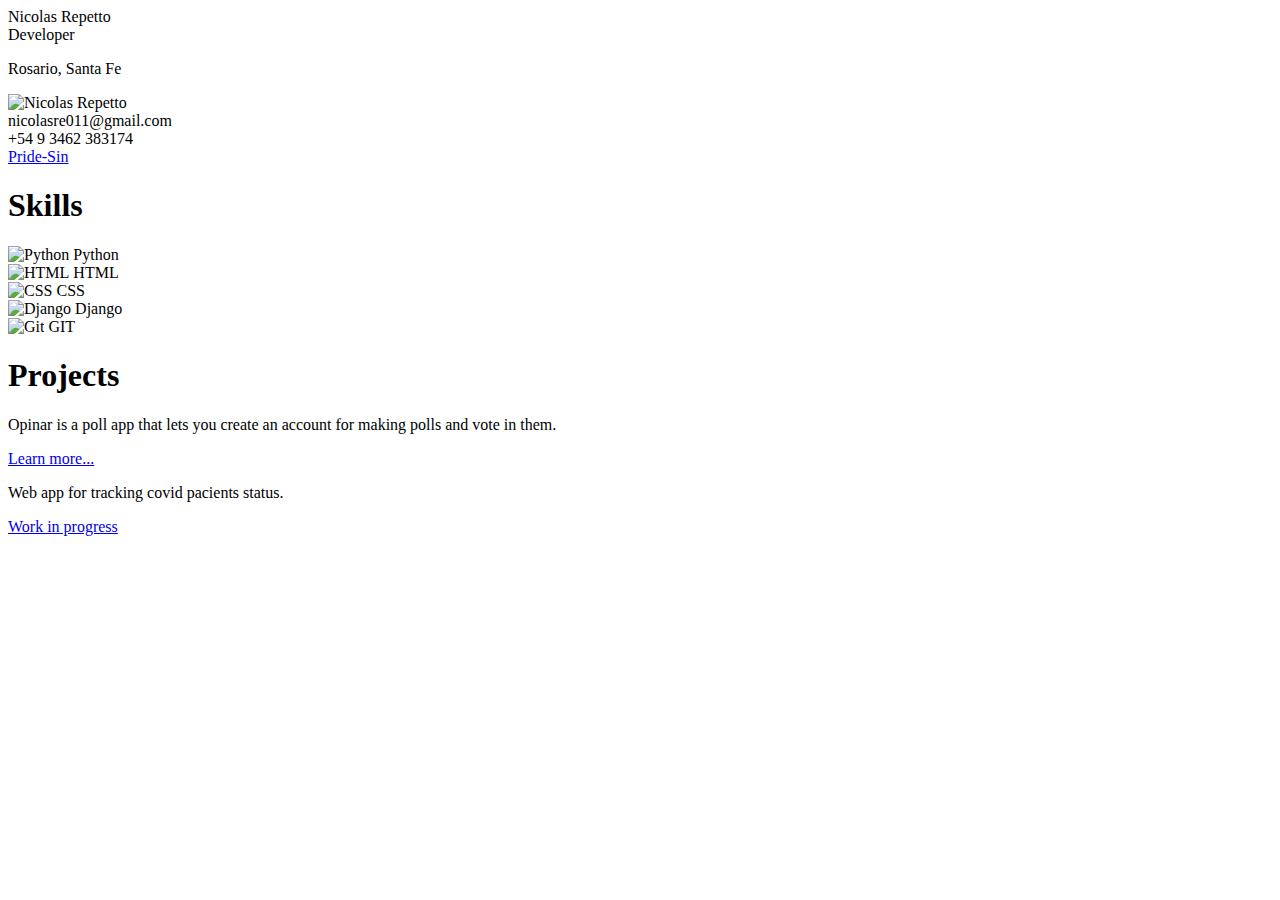
==== index.html @ acad9e6c "First commit" ====
<!DOCTYPE html>
<html lang="en">
<head>
    <meta charset="UTF-8">
    <meta http-equiv="X-UA-Compatible" content="IE=edge">
    <meta name="viewport" content="width=device-width, initial-scale=1.0">
    <title>Nicolas Repetto - Website</title>

    <link rel="stylesheet" href="css/style.css">
    <!-- Script for fontawesome -->
    <script src="https://kit.fontawesome.com/3b35582b5c.js" crossorigin="anonymous"></script>
    <!-- Script for typewriter effect -->
    <script  src="/js/scripts.js"></script>

    <link rel="preconnect" href="https://fonts.gstatic.com">
    <link href="https://fonts.googleapis.com/css2?family=Inter:wght@300;500;700&display=swap" rel="stylesheet">
</head>
<body>
<div class="container">
    <div class="header">
        <div class="header__name">Nicolas Repetto</div>

        <div class="language-select">
        </div>
    </div>

    <div class="about">
        <div class="about__text"><a href="" class="typewrite" data-period="2000" data-type='[ "Python", "Django", "Web"]'>
            <span class="wrap"></span>
        </a> Developer <p class="about__location"><i class="fas fa-map-marker-alt"></i> Rosario, Santa Fe</p></div>
        <img class="about__image" src="img/me.jpg" alt="Nicolas Repetto">
    </div>

    <div class="contact">
        <div class="contact__email"><i class="fas fa-envelope"></i> nicolasre011@gmail.com</div>
        <div class="contact__number"><i class="fas fa-mobile-alt"></i> +54 9 3462 383174</div>
        <div class="contact__github"><i class="fab fa-github"></i><a href="https://github.com/Pride-Sin" target="_blank"> Pride-Sin</a></div>
    </div>

    <h1 class="header-secondary">Skills</h1>

    <div class="skills">
        <div class="skill skills__python">
            <img class="logo" src="img/skills/python.png" alt="Python">
            <span class="tag">Python</span>
        </div> 

        <div class="skill skills__html">
            <img class="logo" src="img/skills/html.png" alt="HTML">
            <span class="tag">HTML</span> 
        </div>

        <div class="skill skills__CSS">
            <img class="logo" src="img/skills/css.png" alt="CSS">
            <span class="tag">CSS</span> 
        </div>

        <div class="skill skills__django">
            <img class="logo" src="img/skills/django.png" alt="Django">
            <span class="tag">Django</span> 
        </div>

        <div class="skill skills__git">
            <img class="logo" src="img/skills/git.png" alt="Git">
            <span class="tag">GIT</span> 
        </div>
    </div>

        <h1 class="header-secondary">Projects</h1>

    <div class="projects">

        <div class="card">
            <div class="card__image card__image--opinar"></div>
            <div class="card__description">
                <p class="card__description--text">Opinar is a poll app that lets you create an account for making polls and vote in them.</p>
                <div class="card__description--more">
                <div class="button"><a class="" href="#">Learn more...</a></div>
                </div>
            </div>
        </div> 

        <div class="card">
            <div class="card__image card__image--wip"></div>
            <div class="card__description">
                <p class="card__description--text">Web app for tracking covid pacients status.</p>
                <div class="card__description--more">
                <div class=""><a class="" href="#">Work in progress</a></div>
                </div>
            </div>
        </div> 

    </div>
</div>
</body>
</html>
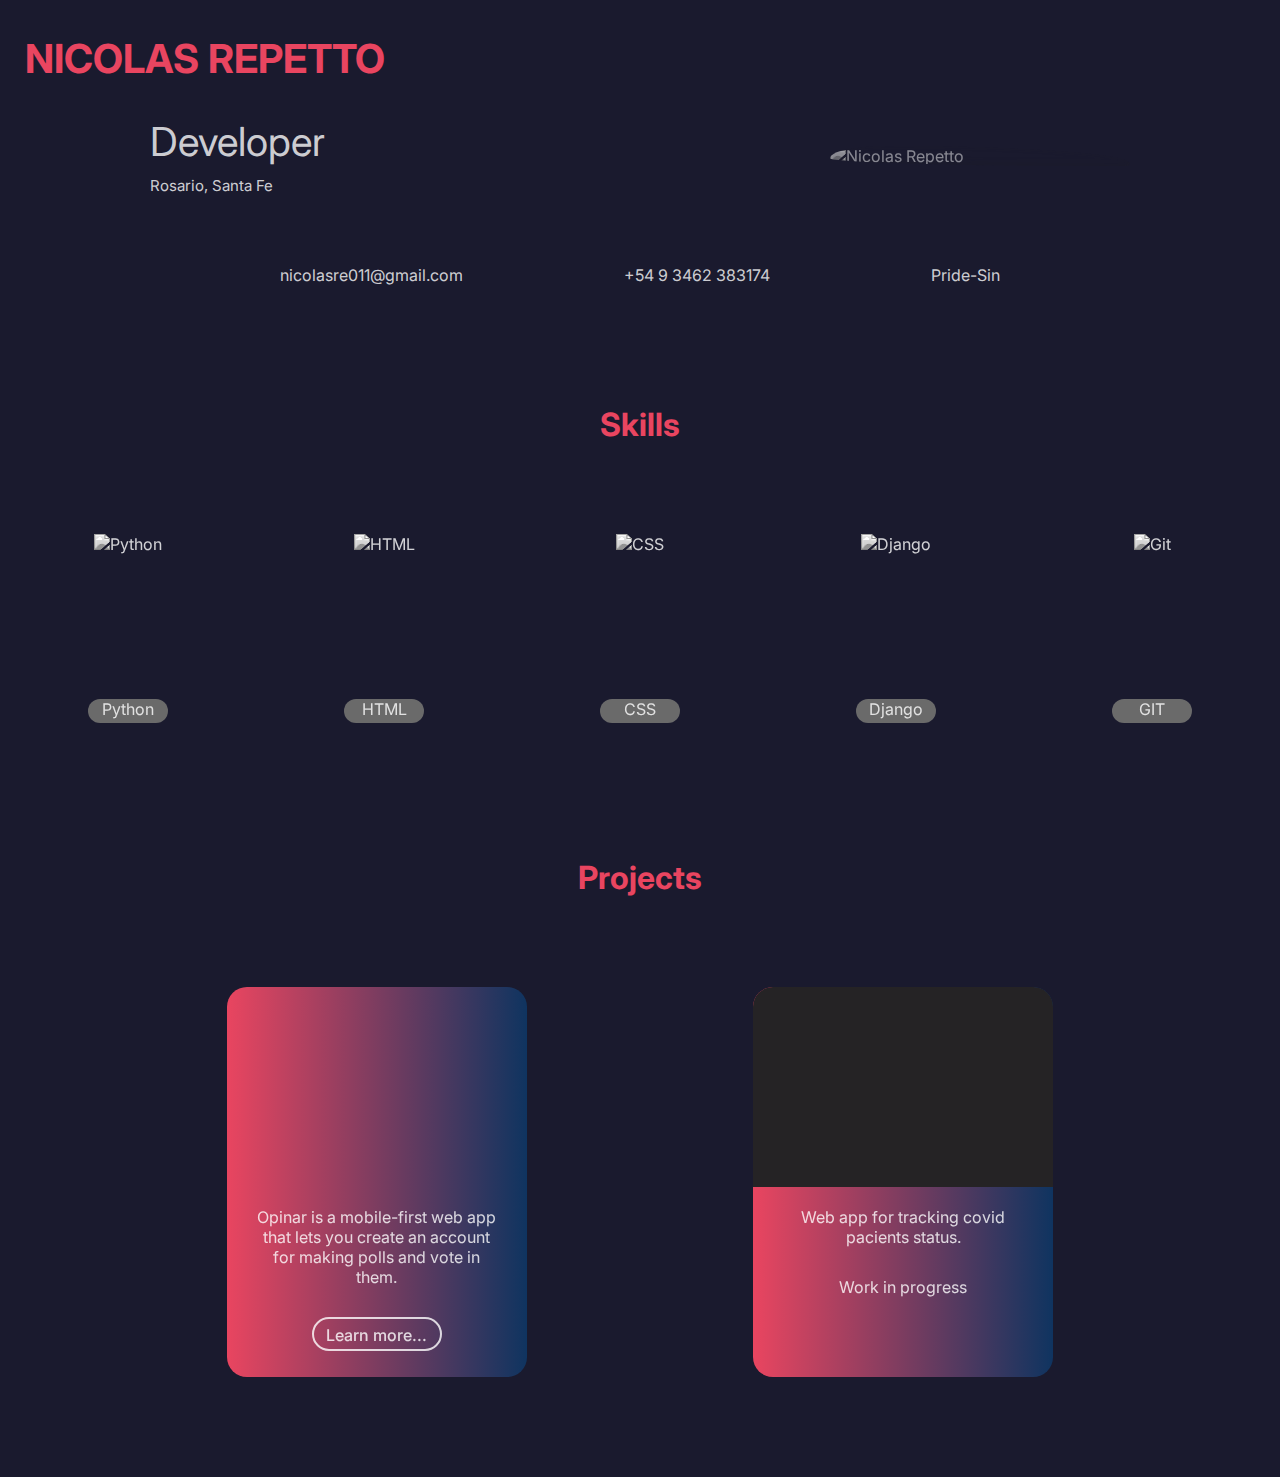
==== commit e9d40dd6: "Made opinar page" ====
--- a/index.html
+++ b/index.html
@@ -18,7 +18,7 @@
 <body>
 <div class="container">
     <div class="header">
-        <div class="header__name">Nicolas Repetto</div>
+        <div class="header__name"><a href="index.html">Nicolas Repetto</a></div>
 
         <div class="language-select">
         </div>
@@ -73,9 +73,9 @@
         <div class="card">
             <div class="card__image card__image--opinar"></div>
             <div class="card__description">
-                <p class="card__description--text">Opinar is a poll app that lets you create an account for making polls and vote in them.</p>
+                <p class="card__description--text">Opinar is a mobile-first web app that lets you create an account for making polls and vote in them.</p>
                 <div class="card__description--more">
-                <div class="button"><a class="" href="#">Learn more...</a></div>
+                <div class="button"><a class="" href="opinar.html">Learn more...</a></div>
                 </div>
             </div>
         </div> 
--- a/css/style.css
+++ b/css/style.css
@@ -0,0 +1,199 @@
+@keyframes float {
+  0% {
+    box-shadow: 0 5px 15px 0px rgba(0, 0, 0, 0.6);
+    transform: translatey(0px); }
+  50% {
+    box-shadow: 0 25px 15px 0px rgba(0, 0, 0, 0.2);
+    transform: translatey(-20px); }
+  100% {
+    box-shadow: 0 5px 15px 0px rgba(0, 0, 0, 0.6);
+    transform: translatey(0px); } }
+
+@keyframes blink {
+  0%, 100% {
+    opacity: 1; }
+  50% {
+    opacity: 0; } }
+
+*,
+*::after,
+*::before {
+  margin: 0;
+  padding: 0;
+  box-sizing: inherit; }
+
+html {
+  font-size: 62.5%;
+  box-sizing: border-box; }
+
+::selection {
+  background-color: #16213e;
+  color: rgba(255, 255, 255, 0.8); }
+
+a {
+  color: inherit;
+  text-decoration: inherit; }
+
+body {
+  font-family: 'Inter', sans-serif;
+  color: rgba(255, 255, 255, 0.8);
+  font-size: 1.6rem;
+  background-color: #1a1a2e; }
+
+.header__name {
+  font-size: 4rem;
+  text-transform: uppercase;
+  color: #e94560;
+  font-weight: 700; }
+
+.header-small {
+  margin: 3rem 0; }
+
+.button {
+  border: 2px solid rgba(255, 255, 255, 0.8);
+  font-weight: 500;
+  height: 3.4rem;
+  width: 13rem;
+  margin: auto;
+  padding-top: 6px;
+  border-radius: 20px; }
+  .button:hover {
+    color: #e94560;
+    background-color: rgba(255, 255, 255, 0.8); }
+
+.card {
+  width: 30rem;
+  height: 39rem;
+  margin-bottom: 10rem;
+  padding-bottom: 5rem;
+  background: #e94560;
+  background: linear-gradient(90deg, #e94560 0%, #0f3460 100%);
+  border-radius: 20px;
+  filter: grayscale(0%);
+  text-align: center; }
+  .card:hover {
+    filter: grayscale(0%); }
+  .card__image {
+    height: 20rem;
+    background-size: 100% 100%;
+    border-top-left-radius: 20px;
+    border-top-right-radius: 20px; }
+    .card__image--opinar {
+      background-image: url(../img/projects/opinar-demo.gif); }
+    .card__image--wip {
+      background-color: #252325; }
+  .card__description--text {
+    margin: auto;
+    margin-top: 2rem;
+    width: 80%;
+    justify-self: end; }
+  .card__description--more {
+    margin-top: 3rem;
+    text-align: center; }
+
+.header-secondary {
+  display: flex;
+  justify-content: space-around;
+  margin: 12rem 0 9rem;
+  color: #e94560; }
+
+.content {
+  display: flex;
+  flex-direction: column; }
+
+.header {
+  height: 13vh;
+  display: flex;
+  margin: 0 2.5rem;
+  flex-direction: row;
+  align-items: center;
+  justify-content: space-between; }
+
+.about {
+  display: flex;
+  margin: 0 6rem;
+  flex-direction: row;
+  align-items: center;
+  justify-content: space-around; }
+  .about__text {
+    font-size: 4rem;
+    width: 50rem; }
+  .about__location {
+    font-size: 1.5rem;
+    margin-top: 1rem; }
+  .about__image {
+    width: 30rem;
+    opacity: 60%;
+    box-shadow: rgba(50, 50, 93, 0.25) 0px 50px 100px -20px, rgba(0, 0, 0, 0.3) 0px 30px 60px -30px, rgba(10, 37, 64, 0.35) 0px -2px 6px 0px inset;
+    animation: float 6s ease-in-out infinite;
+    filter: grayscale(100%);
+    border-radius: 19% 81% 1% 99% / 61% 88% 12% 39%; }
+    .about__image img {
+      width: 100%;
+      height: auto; }
+    .about__image:hover {
+      opacity: 100%;
+      filter: grayscale(10%); }
+
+.wrap {
+  color: #e94560; }
+
+.contact {
+  display: flex;
+  flex-direction: row;
+  justify-content: space-around;
+  margin: 7rem 20rem;
+  font-size: 1.6rem; }
+  .contact__email:hover, .contact__number:hover, .contact__github:hover {
+    color: #e94560; }
+
+.logo {
+  height: 15rem; }
+
+.skills {
+  display: flex;
+  flex-direction: row;
+  justify-content: space-around; }
+
+.skill {
+  display: flex;
+  flex-direction: column;
+  align-items: center;
+  filter: grayscale(100%); }
+  .skill:hover {
+    filter: grayscale(20%); }
+
+.tag {
+  background-color: #e94560;
+  height: 2.4rem;
+  width: 8rem;
+  margin: 1.5rem;
+  text-align: center;
+  justify-content: center;
+  border-radius: 1000px; }
+
+.projects {
+  display: flex;
+  flex-direction: row;
+  justify-content: space-evenly; }
+
+.header__contact {
+  display: flex;
+  flex-direction: row; }
+  .header__contact--email, .header__contact--number, .header__contact--github {
+    margin-right: 5rem; }
+
+.about-project {
+  display: flex;
+  flex-direction: column;
+  margin: auto;
+  width: 90%; }
+
+.about-video {
+  display: flex;
+  margin-bottom: 8rem;
+  flex-direction: row;
+  align-items: center;
+  justify-content: space-around; }
+  .about-video__title {
+    margin: 7rem 0 3rem 0; }
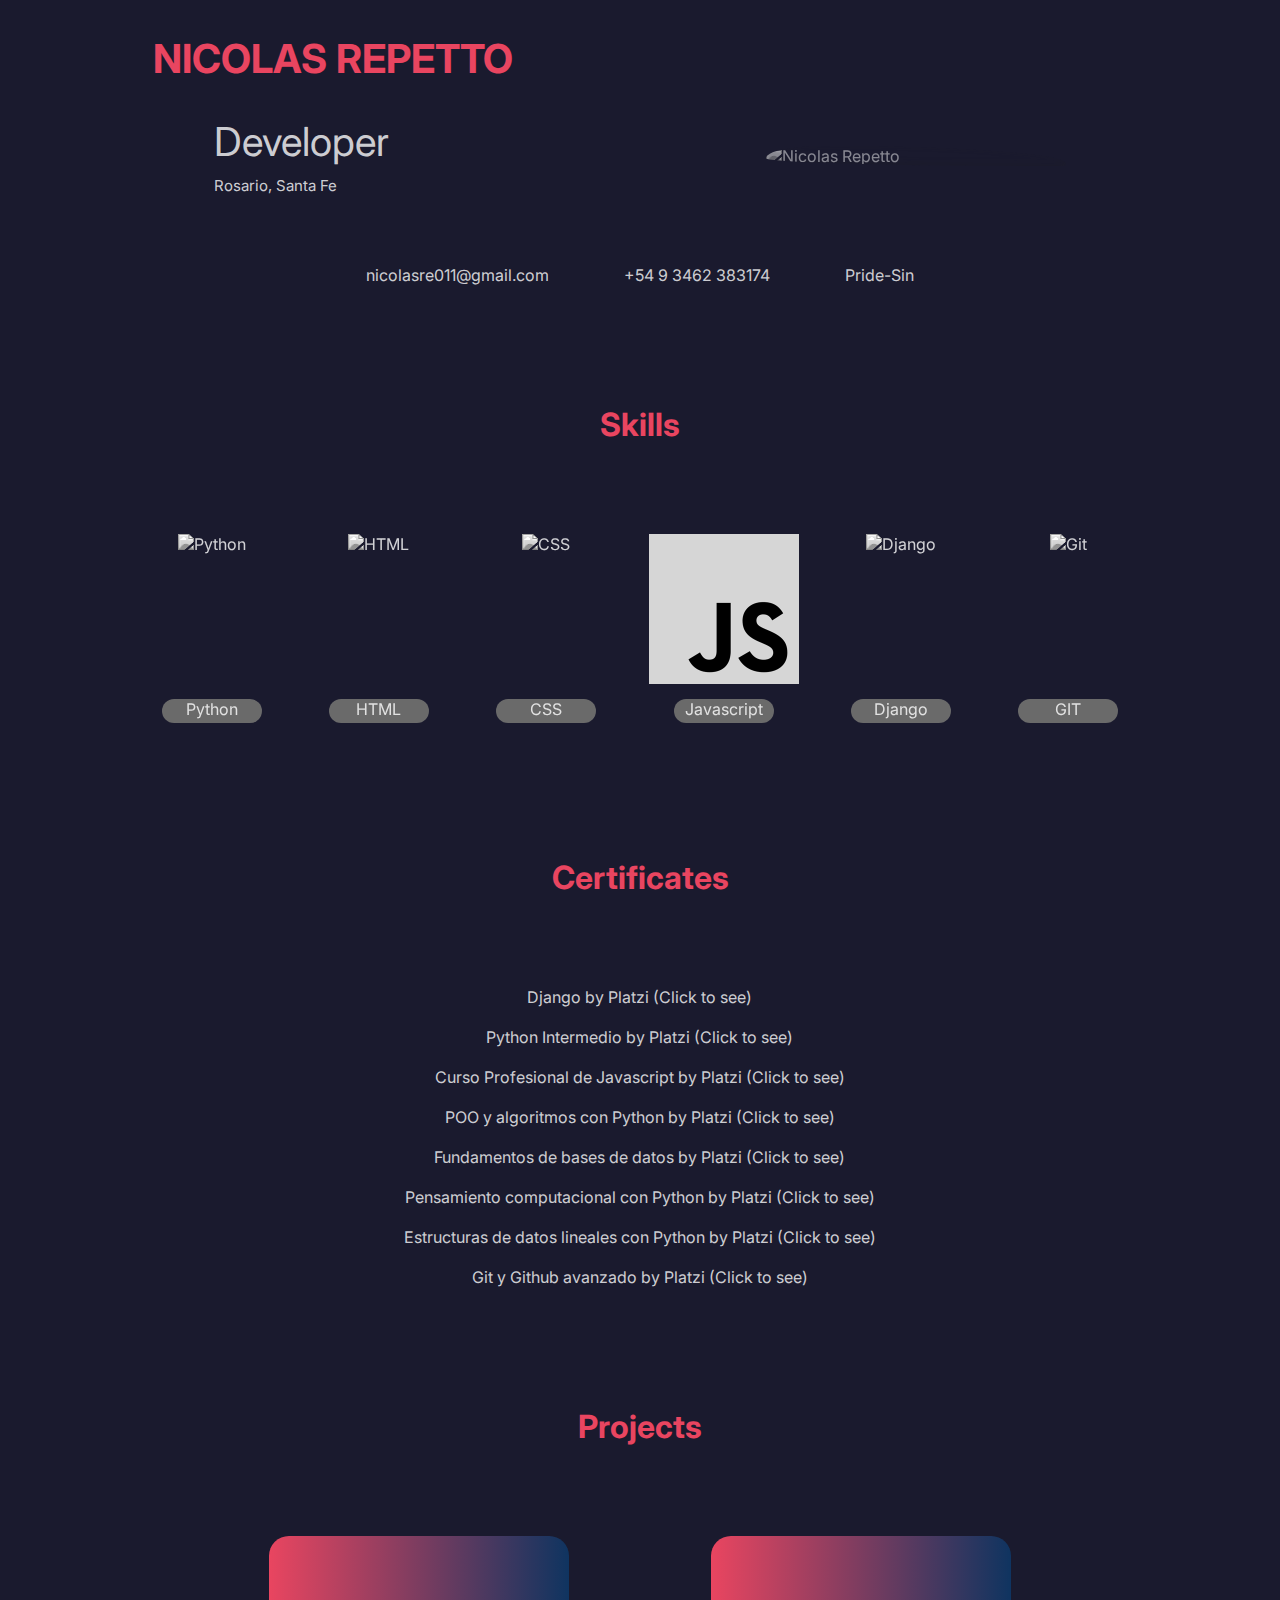
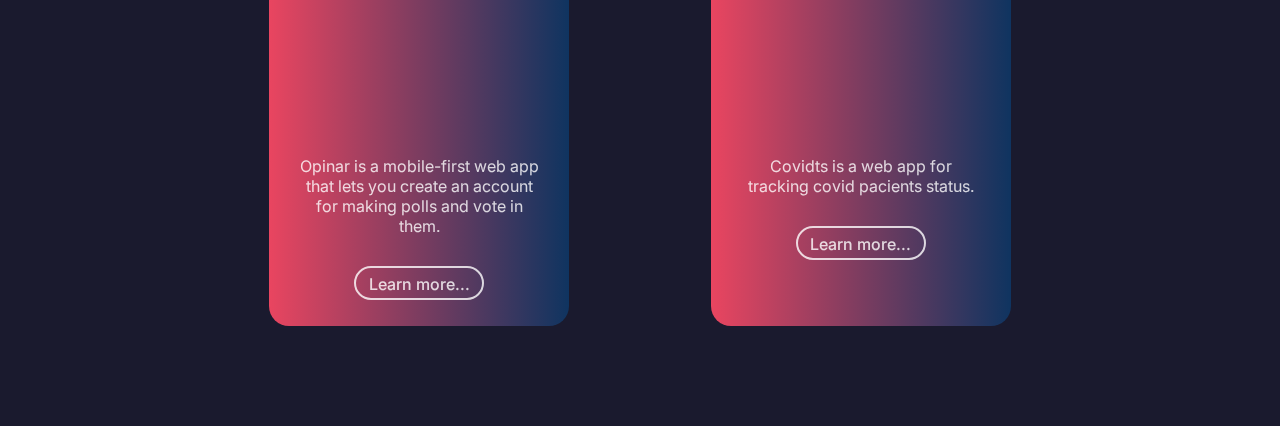
==== commit ebf3218b: "Add Javascript diploma and JS logo on index" ====
--- a/index.html
+++ b/index.html
@@ -11,7 +11,7 @@
     <script src="https://kit.fontawesome.com/3b35582b5c.js" crossorigin="anonymous"></script>
     <!-- Script for typewriter effect -->
     <script  src="/js/scripts.js"></script>
-
+    <!-- Font -->
     <link rel="preconnect" href="https://fonts.gstatic.com">
     <link href="https://fonts.googleapis.com/css2?family=Inter:wght@300;500;700&display=swap" rel="stylesheet">
 </head>
@@ -55,6 +55,11 @@
             <span class="tag">CSS</span> 
         </div>
 
+        <div class="skill skills__html">
+            <img class="logo" src="img/skills/js.png" alt="HTML">
+            <span class="tag">Javascript</span> 
+        </div>
+
         <div class="skill skills__django">
             <img class="logo" src="img/skills/django.png" alt="Django">
             <span class="tag">Django</span> 
@@ -66,7 +71,27 @@
         </div>
     </div>
 
-        <h1 class="header-secondary">Projects</h1>
+    <h1 class="header-secondary">Certificates</h1>
+
+    <div class="certificates">
+        <p><a href="https://platzi.com/p/pridesin/curso/1318-django/diploma/detalle/" target=”_blank”>Django by Platzi (Click to see)</a></p>
+        <br>
+        <p><a href="https://platzi.com/p/pridesin/curso/2255-python-intermedio/diploma/detalle/" target=”_blank”>Python Intermedio by Platzi (Click to see)</a></p>
+        <br>
+        <p><a href="https://platzi.com/p/pridesin/curso/1642-javascript-profesional/diploma/detalle/" target=”_blank”>Curso Profesional de Javascript by Platzi (Click to see)</a></p>
+        <br>
+        <p><a href="https://platzi.com/p/pridesin/curso/1775-poo-python/diploma/detalle/" target=”_blank”>POO y algoritmos con Python by Platzi (Click to see)</a></p>
+        <br>
+        <p><a href="https://platzi.com/p/pridesin/curso/1566-bd/diploma/detalle/" target=”_blank”>Fundamentos de bases de datos by Platzi (Click to see)</a></p>
+        <br>
+        <p><a href="https://platzi.com/p/pridesin/curso/1764-python-cs/diploma/detalle/" target=”_blank”>Pensamiento computacional con Python by Platzi (Click to see)</a></p>
+        <br>
+        <p><a href="https://platzi.com/p/pridesin/curso/2299-estructuras-datos-python/diploma/detalle/" target=”_blank”>Estructuras de datos lineales con Python by Platzi (Click to see)</a></p>
+        <br>
+        <p><a href="https://platzi.com/p/pridesin/curso/1557-git-github/diploma/detalle/" target=”_blank”>Git y Github avanzado by Platzi (Click to see)</a></p>
+    </div>
+
+    <h1 class="header-secondary">Projects</h1>
 
     <div class="projects">
 
@@ -81,11 +106,11 @@
         </div> 
 
         <div class="card">
-            <div class="card__image card__image--wip"></div>
+            <div class="card__image card__image--covidts"></div>
             <div class="card__description">
-                <p class="card__description--text">Web app for tracking covid pacients status.</p>
+                <p class="card__description--text">Covidts is a web app for tracking covid pacients status.</p>
                 <div class="card__description--more">
-                <div class=""><a class="" href="#">Work in progress</a></div>
+                <div class="button"><a class="" href="covidts.html">Learn more...</a></div>
                 </div>
             </div>
         </div> 
--- a/css/style.css
+++ b/css/style.css
@@ -1,199 +1 @@
-@keyframes float {
-  0% {
-    box-shadow: 0 5px 15px 0px rgba(0, 0, 0, 0.6);
-    transform: translatey(0px); }
-  50% {
-    box-shadow: 0 25px 15px 0px rgba(0, 0, 0, 0.2);
-    transform: translatey(-20px); }
-  100% {
-    box-shadow: 0 5px 15px 0px rgba(0, 0, 0, 0.6);
-    transform: translatey(0px); } }
-
-@keyframes blink {
-  0%, 100% {
-    opacity: 1; }
-  50% {
-    opacity: 0; } }
-
-*,
-*::after,
-*::before {
-  margin: 0;
-  padding: 0;
-  box-sizing: inherit; }
-
-html {
-  font-size: 62.5%;
-  box-sizing: border-box; }
-
-::selection {
-  background-color: #16213e;
-  color: rgba(255, 255, 255, 0.8); }
-
-a {
-  color: inherit;
-  text-decoration: inherit; }
-
-body {
-  font-family: 'Inter', sans-serif;
-  color: rgba(255, 255, 255, 0.8);
-  font-size: 1.6rem;
-  background-color: #1a1a2e; }
-
-.header__name {
-  font-size: 4rem;
-  text-transform: uppercase;
-  color: #e94560;
-  font-weight: 700; }
-
-.header-small {
-  margin: 3rem 0; }
-
-.button {
-  border: 2px solid rgba(255, 255, 255, 0.8);
-  font-weight: 500;
-  height: 3.4rem;
-  width: 13rem;
-  margin: auto;
-  padding-top: 6px;
-  border-radius: 20px; }
-  .button:hover {
-    color: #e94560;
-    background-color: rgba(255, 255, 255, 0.8); }
-
-.card {
-  width: 30rem;
-  height: 39rem;
-  margin-bottom: 10rem;
-  padding-bottom: 5rem;
-  background: #e94560;
-  background: linear-gradient(90deg, #e94560 0%, #0f3460 100%);
-  border-radius: 20px;
-  filter: grayscale(0%);
-  text-align: center; }
-  .card:hover {
-    filter: grayscale(0%); }
-  .card__image {
-    height: 20rem;
-    background-size: 100% 100%;
-    border-top-left-radius: 20px;
-    border-top-right-radius: 20px; }
-    .card__image--opinar {
-      background-image: url(../img/projects/opinar-demo.gif); }
-    .card__image--wip {
-      background-color: #252325; }
-  .card__description--text {
-    margin: auto;
-    margin-top: 2rem;
-    width: 80%;
-    justify-self: end; }
-  .card__description--more {
-    margin-top: 3rem;
-    text-align: center; }
-
-.header-secondary {
-  display: flex;
-  justify-content: space-around;
-  margin: 12rem 0 9rem;
-  color: #e94560; }
-
-.content {
-  display: flex;
-  flex-direction: column; }
-
-.header {
-  height: 13vh;
-  display: flex;
-  margin: 0 2.5rem;
-  flex-direction: row;
-  align-items: center;
-  justify-content: space-between; }
-
-.about {
-  display: flex;
-  margin: 0 6rem;
-  flex-direction: row;
-  align-items: center;
-  justify-content: space-around; }
-  .about__text {
-    font-size: 4rem;
-    width: 50rem; }
-  .about__location {
-    font-size: 1.5rem;
-    margin-top: 1rem; }
-  .about__image {
-    width: 30rem;
-    opacity: 60%;
-    box-shadow: rgba(50, 50, 93, 0.25) 0px 50px 100px -20px, rgba(0, 0, 0, 0.3) 0px 30px 60px -30px, rgba(10, 37, 64, 0.35) 0px -2px 6px 0px inset;
-    animation: float 6s ease-in-out infinite;
-    filter: grayscale(100%);
-    border-radius: 19% 81% 1% 99% / 61% 88% 12% 39%; }
-    .about__image img {
-      width: 100%;
-      height: auto; }
-    .about__image:hover {
-      opacity: 100%;
-      filter: grayscale(10%); }
-
-.wrap {
-  color: #e94560; }
-
-.contact {
-  display: flex;
-  flex-direction: row;
-  justify-content: space-around;
-  margin: 7rem 20rem;
-  font-size: 1.6rem; }
-  .contact__email:hover, .contact__number:hover, .contact__github:hover {
-    color: #e94560; }
-
-.logo {
-  height: 15rem; }
-
-.skills {
-  display: flex;
-  flex-direction: row;
-  justify-content: space-around; }
-
-.skill {
-  display: flex;
-  flex-direction: column;
-  align-items: center;
-  filter: grayscale(100%); }
-  .skill:hover {
-    filter: grayscale(20%); }
-
-.tag {
-  background-color: #e94560;
-  height: 2.4rem;
-  width: 8rem;
-  margin: 1.5rem;
-  text-align: center;
-  justify-content: center;
-  border-radius: 1000px; }
-
-.projects {
-  display: flex;
-  flex-direction: row;
-  justify-content: space-evenly; }
-
-.header__contact {
-  display: flex;
-  flex-direction: row; }
-  .header__contact--email, .header__contact--number, .header__contact--github {
-    margin-right: 5rem; }
-
-.about-project {
-  display: flex;
-  flex-direction: column;
-  margin: auto;
-  width: 90%; }
-
-.about-video {
-  display: flex;
-  margin-bottom: 8rem;
-  flex-direction: row;
-  align-items: center;
-  justify-content: space-around; }
-  .about-video__title {
-    margin: 7rem 0 3rem 0; }
+@-webkit-keyframes float{0%{box-shadow:0 5px 15px 0px rgba(0,0,0,0.6);transform:translatey(0px)}50%{box-shadow:0 25px 15px 0px rgba(0,0,0,0.2);transform:translatey(-20px)}100%{box-shadow:0 5px 15px 0px rgba(0,0,0,0.6);transform:translatey(0px)}}@keyframes float{0%{box-shadow:0 5px 15px 0px rgba(0,0,0,0.6);transform:translatey(0px)}50%{box-shadow:0 25px 15px 0px rgba(0,0,0,0.2);transform:translatey(-20px)}100%{box-shadow:0 5px 15px 0px rgba(0,0,0,0.6);transform:translatey(0px)}}@-webkit-keyframes blink{0%,100%{opacity:1}50%{opacity:0}}@keyframes blink{0%,100%{opacity:1}50%{opacity:0}}*,*::after,*::before{margin:0;padding:0;box-sizing:inherit}html{font-size:62.5%;box-sizing:border-box}::-moz-selection{background-color:#16213e;color:rgba(255,255,255,0.8)}::selection{background-color:#16213e;color:rgba(255,255,255,0.8)}a{color:inherit;text-decoration:inherit}@media only screen and (max-device-width: 930px){.contact{flex-direction:column !important;font-size:2rem !important}.contact__email,.contact__number,.contact__github{margin:2rem auto;width:-webkit-max-content;width:-moz-max-content;width:max-content}.contact__email:hover,.contact__number:hover,.contact__github:hover{color:#e94560}}body{font-family:'Inter', sans-serif;color:rgba(255,255,255,0.8);font-size:1.6rem;background-color:#1a1a2e}.header__name{font-size:4rem;text-transform:uppercase;color:#e94560;font-weight:700}.header-small{margin:3rem 0}.button{border:2px solid rgba(255,255,255,0.8);font-weight:500;height:3.4rem;width:13rem;margin:auto;padding-top:6px;border-radius:20px}.button:hover{color:#e94560;background-color:rgba(255,255,255,0.8)}.card{width:30rem;height:39rem;margin-bottom:10rem;padding-bottom:5rem;background:#e94560;background:linear-gradient(90deg, #e94560 0%, #0f3460 100%);border-radius:20px;filter:grayscale(0%);text-align:center}.card:hover{filter:grayscale(0%)}.card__image{height:20rem;background-size:100% 100%;border-top-left-radius:20px;border-top-right-radius:20px}.card__image--opinar{background-image:url(../img/projects/opinar/opinar-demo.gif)}.card__image--covidts{background-image:url(../img/projects/covidts/covidts-demo.gif)}.card__image--wip{background-color:#252325}.card__description--text{margin:auto;margin-top:2rem;width:80%;justify-self:end}.card__description--more{margin-top:3rem;text-align:center}.header-secondary{display:flex;justify-content:space-around;margin:12rem 0 9rem;color:#e94560}*{box-sizing:border-box}.container{position:relative;width:80%;margin:auto}.mySlides{display:none}.cursor{cursor:pointer}.prev,.next{cursor:pointer;position:absolute;top:40%;width:auto;padding:16px;margin-top:-50px;color:#e94560;font-weight:bold;font-size:20px;border-radius:0 3px 3px 0;-moz-user-select:none;-ms-user-select:none;user-select:none;-webkit-user-select:none}.next{right:0;border-radius:3px 0 0 3px}.prev:hover,.next:hover{background-color:rgba(0,0,0,0.8)}.numbertext{color:#f2f2f2;font-size:12px;padding:8px 12px;position:absolute;top:0}.caption-container{text-align:center;background-color:#222;padding:2px 16px;color:white}.row:after{content:"";display:table;clear:both}.column{float:left;width:25%}.demo{opacity:0.6}.active,.demo:hover{opacity:1}.content{display:flex;flex-direction:column}.header{height:13vh;display:flex;margin:0 2.5rem;flex-direction:row;align-items:center;justify-content:space-between}.about{display:flex;margin:0 6rem;flex-direction:row;align-items:center;justify-content:space-around}.about__text{font-size:4rem;width:50rem}.about__location{font-size:1.5rem;margin-top:1rem}.about__image{width:30rem;opacity:60%;box-shadow:rgba(50,50,93,0.25) 0px 50px 100px -20px,rgba(0,0,0,0.3) 0px 30px 60px -30px,rgba(10,37,64,0.35) 0px -2px 6px 0px inset;-webkit-animation:float 6s ease-in-out infinite;animation:float 6s ease-in-out infinite;filter:grayscale(100%);border-radius:19% 81% 1% 99% / 61% 88% 12% 39%}.about__image img{width:100%;height:auto}.about__image:hover{opacity:100%;filter:grayscale(10%)}.wrap{color:#e94560}.contact{display:flex;flex-direction:row;justify-content:space-around;margin:7rem 20rem;font-size:1.6rem}.contact__email:hover,.contact__number:hover,.contact__github:hover{color:#e94560}.logo{height:15rem}.skills{display:flex;flex-direction:row;justify-content:space-around}.skill{display:flex;flex-direction:column;align-items:center;filter:grayscale(100%)}.skill:hover{filter:grayscale(20%)}.tag{background-color:#e94560;height:2.4rem;width:10rem;margin:1.5rem;text-align:center;justify-content:center;border-radius:1000px}.certificates{display:flex;flex-direction:column;width:70%;margin:auto;text-align:center}.projects{display:flex;flex-direction:row;justify-content:space-evenly}.header__contact{display:flex;flex-direction:row}.header__contact--email,.header__contact--number,.header__contact--github{margin-right:5rem}.about-project{display:flex;flex-direction:column;margin:auto;width:90%}.about-video{display:flex;margin-bottom:8rem;flex-direction:row;align-items:center;justify-content:space-around}.about-video__title{margin:7rem 0 3rem 0}
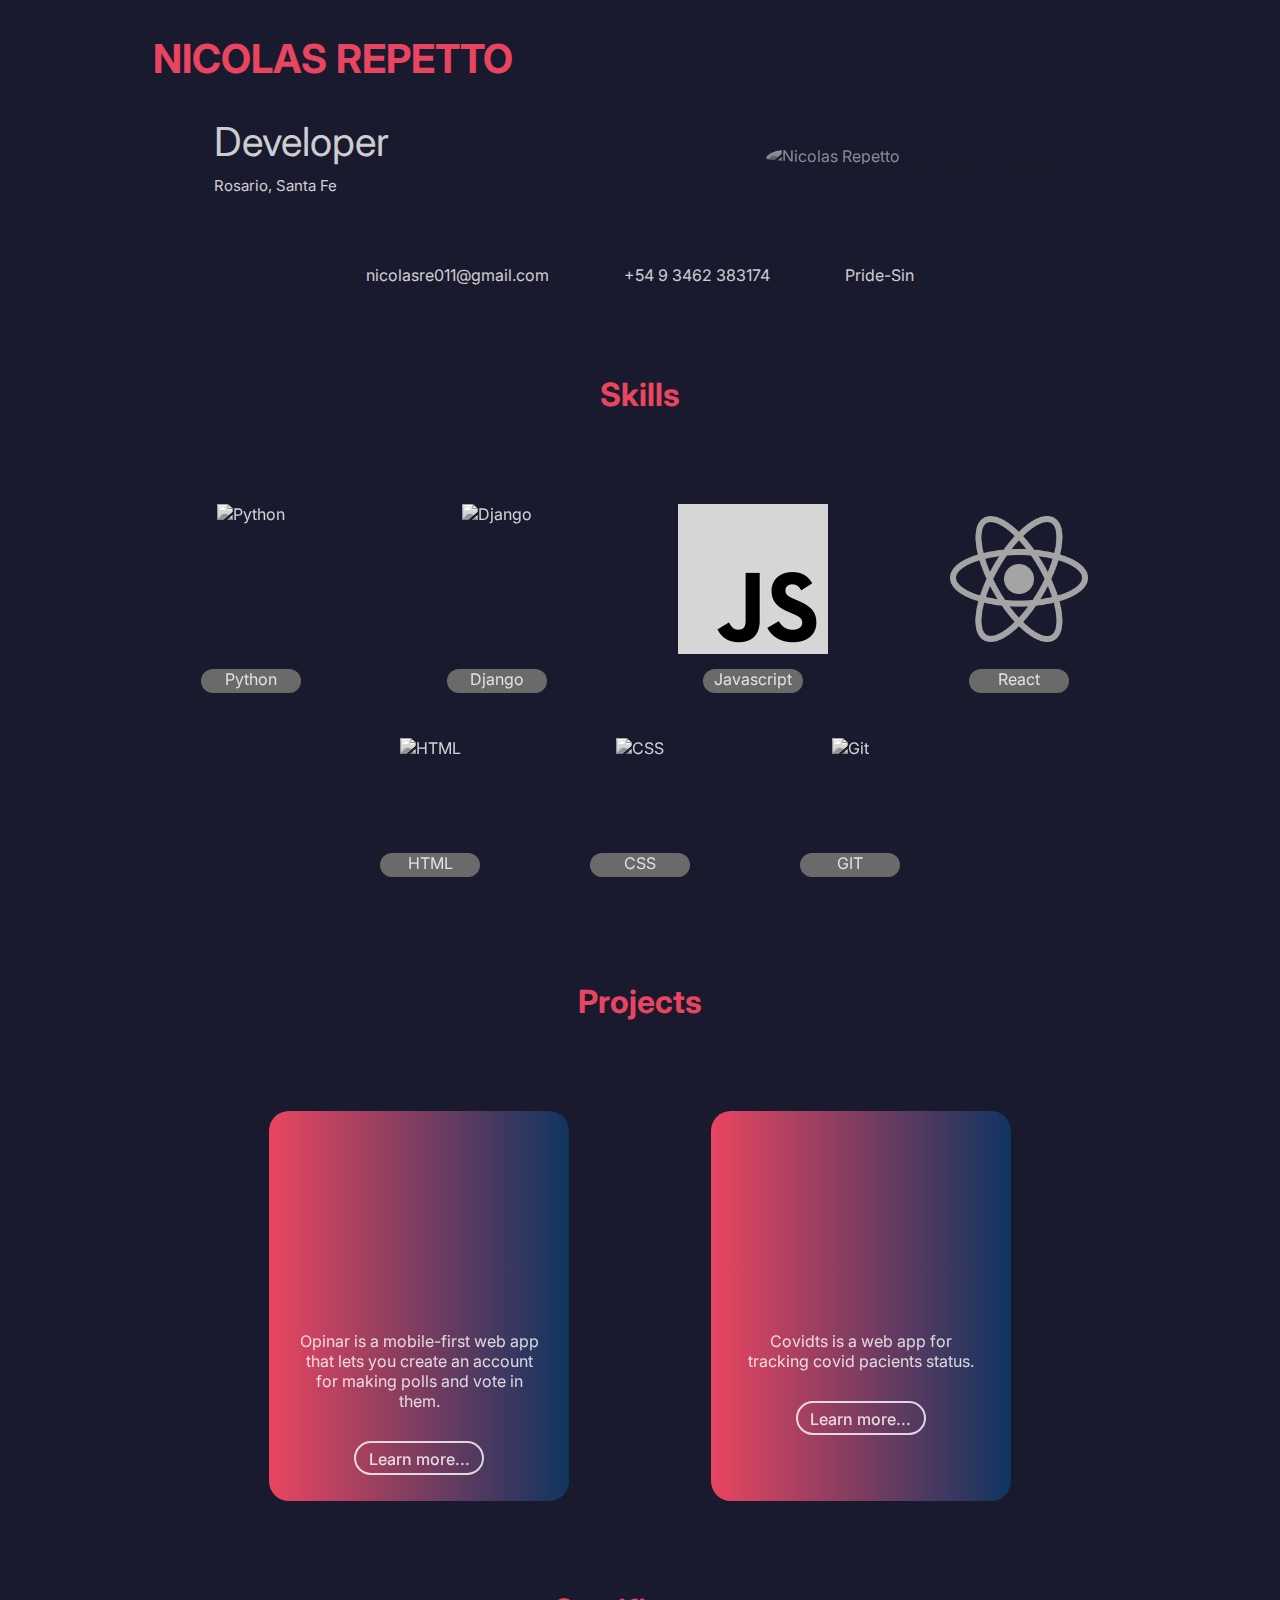
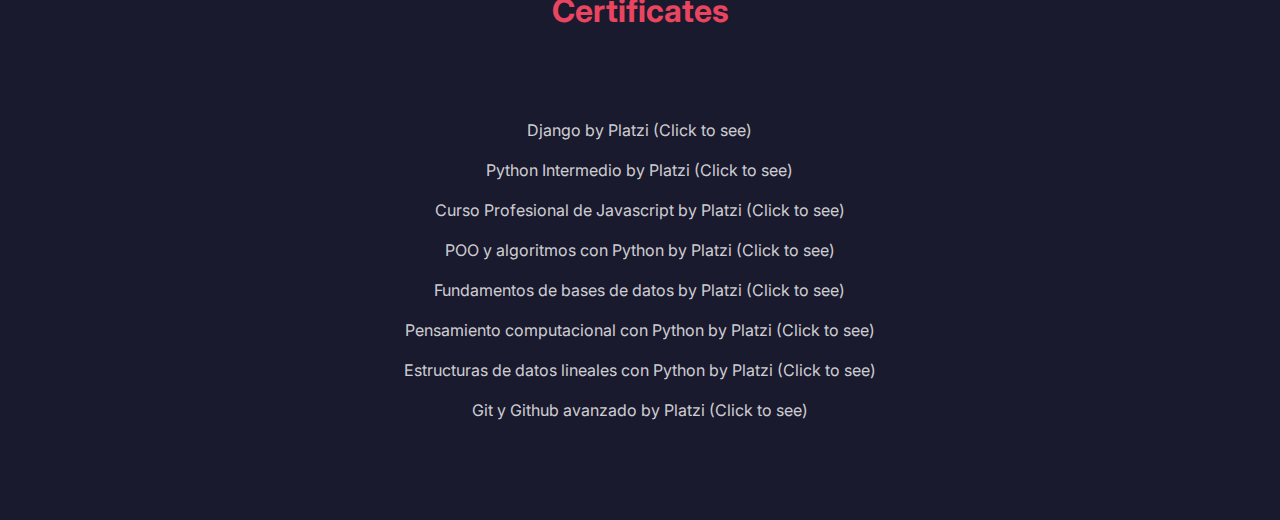
==== commit ef153ac0: "Add React skill, change padding and positions, add hover-accent addon." ====
--- a/index.html
+++ b/index.html
@@ -32,9 +32,9 @@
     </div>
 
     <div class="contact">
-        <div class="contact__email"><i class="fas fa-envelope"></i> nicolasre011@gmail.com</div>
-        <div class="contact__number"><i class="fas fa-mobile-alt"></i> +54 9 3462 383174</div>
-        <div class="contact__github"><i class="fab fa-github"></i><a href="https://github.com/Pride-Sin" target="_blank"> Pride-Sin</a></div>
+        <div class="contact__email hover-accent"><i class="fas fa-envelope"></i> nicolasre011@gmail.com</div>
+        <div class="contact__number hover-accent"><i class="fas fa-mobile-alt"></i> +54 9 3462 383174</div>
+        <div class="contact__github hover-accent"><i class="fab fa-github"></i><a href="https://github.com/Pride-Sin" target="_blank"> Pride-Sin</a></div>
     </div>
 
     <h1 class="header-secondary">Skills</h1>
@@ -45,50 +45,38 @@
             <span class="tag">Python</span>
         </div> 
 
-        <div class="skill skills__html">
-            <img class="logo" src="img/skills/html.png" alt="HTML">
-            <span class="tag">HTML</span> 
-        </div>
-
-        <div class="skill skills__CSS">
-            <img class="logo" src="img/skills/css.png" alt="CSS">
-            <span class="tag">CSS</span> 
-        </div>
-
-        <div class="skill skills__html">
-            <img class="logo" src="img/skills/js.png" alt="HTML">
-            <span class="tag">Javascript</span> 
-        </div>
-
         <div class="skill skills__django">
             <img class="logo" src="img/skills/django.png" alt="Django">
             <span class="tag">Django</span> 
         </div>
 
+        <div class="skill skills__js">
+            <img class="logo" src="img/skills/js.png" alt="Javascript">
+            <span class="tag">Javascript</span> 
+        </div>
+
+        <div class="skill skills__react">
+            <img class="logo" src="img/skills/react.png" alt="React">
+            <span class="tag">React</span> 
+        </div>
+
+    </div>
+
+    <div class="skills skills--small">
+        <div class="skill skills__html">
+            <img class="logo--small" src="img/skills/html.png" alt="HTML">
+            <span class="tag">HTML</span> 
+        </div>
+
+        <div class="skill skills__CSS">
+            <img class="logo--small" src="img/skills/css.png" alt="CSS">
+            <span class="tag">CSS</span> 
+        </div>
+
         <div class="skill skills__git">
-            <img class="logo" src="img/skills/git.png" alt="Git">
+            <img class="logo--small" src="img/skills/git.png" alt="Git">
             <span class="tag">GIT</span> 
         </div>
-    </div>
-
-    <h1 class="header-secondary">Certificates</h1>
-
-    <div class="certificates">
-        <p><a href="https://platzi.com/p/pridesin/curso/1318-django/diploma/detalle/" target=”_blank”>Django by Platzi (Click to see)</a></p>
-        <br>
-        <p><a href="https://platzi.com/p/pridesin/curso/2255-python-intermedio/diploma/detalle/" target=”_blank”>Python Intermedio by Platzi (Click to see)</a></p>
-        <br>
-        <p><a href="https://platzi.com/p/pridesin/curso/1642-javascript-profesional/diploma/detalle/" target=”_blank”>Curso Profesional de Javascript by Platzi (Click to see)</a></p>
-        <br>
-        <p><a href="https://platzi.com/p/pridesin/curso/1775-poo-python/diploma/detalle/" target=”_blank”>POO y algoritmos con Python by Platzi (Click to see)</a></p>
-        <br>
-        <p><a href="https://platzi.com/p/pridesin/curso/1566-bd/diploma/detalle/" target=”_blank”>Fundamentos de bases de datos by Platzi (Click to see)</a></p>
-        <br>
-        <p><a href="https://platzi.com/p/pridesin/curso/1764-python-cs/diploma/detalle/" target=”_blank”>Pensamiento computacional con Python by Platzi (Click to see)</a></p>
-        <br>
-        <p><a href="https://platzi.com/p/pridesin/curso/2299-estructuras-datos-python/diploma/detalle/" target=”_blank”>Estructuras de datos lineales con Python by Platzi (Click to see)</a></p>
-        <br>
-        <p><a href="https://platzi.com/p/pridesin/curso/1557-git-github/diploma/detalle/" target=”_blank”>Git y Github avanzado by Platzi (Click to see)</a></p>
     </div>
 
     <h1 class="header-secondary">Projects</h1>
@@ -116,6 +104,27 @@
         </div> 
 
     </div>
+
+    
+    <h1 class="header-secondary">Certificates</h1>
+
+    <div class="certificates">
+        <p class="hover-accent"><a href="https://platzi.com/p/pridesin/curso/1318-django/diploma/detalle/" target=”_blank”>Django by Platzi (Click to see)</a></p>
+        <br>
+        <p class="hover-accent"><a href="https://platzi.com/p/pridesin/curso/2255-python-intermedio/diploma/detalle/" target=”_blank”>Python Intermedio by Platzi (Click to see)</a></p>
+        <br>
+        <p class="hover-accent"><a href="https://platzi.com/p/pridesin/curso/1642-javascript-profesional/diploma/detalle/" target=”_blank”>Curso Profesional de Javascript by Platzi (Click to see)</a></p>
+        <br>
+        <p class="hover-accent"><a href="https://platzi.com/p/pridesin/curso/1775-poo-python/diploma/detalle/" target=”_blank”>POO y algoritmos con Python by Platzi (Click to see)</a></p>
+        <br>
+        <p class="hover-accent"><a href="https://platzi.com/p/pridesin/curso/1566-bd/diploma/detalle/" target=”_blank”>Fundamentos de bases de datos by Platzi (Click to see)</a></p>
+        <br>
+        <p class="hover-accent"><a href="https://platzi.com/p/pridesin/curso/1764-python-cs/diploma/detalle/" target=”_blank”>Pensamiento computacional con Python by Platzi (Click to see)</a></p>
+        <br>
+        <p class="hover-accent"><a href="https://platzi.com/p/pridesin/curso/2299-estructuras-datos-python/diploma/detalle/" target=”_blank”>Estructuras de datos lineales con Python by Platzi (Click to see)</a></p>
+        <br>
+        <p class="hover-accent"><a href="https://platzi.com/p/pridesin/curso/1557-git-github/diploma/detalle/" target=”_blank”>Git y Github avanzado by Platzi (Click to see)</a></p>
+    </div>
 </div>
 </body>
 </html>--- a/css/style.css
+++ b/css/style.css
@@ -1 +1,303 @@
-@-webkit-keyframes float{0%{box-shadow:0 5px 15px 0px rgba(0,0,0,0.6);transform:translatey(0px)}50%{box-shadow:0 25px 15px 0px rgba(0,0,0,0.2);transform:translatey(-20px)}100%{box-shadow:0 5px 15px 0px rgba(0,0,0,0.6);transform:translatey(0px)}}@keyframes float{0%{box-shadow:0 5px 15px 0px rgba(0,0,0,0.6);transform:translatey(0px)}50%{box-shadow:0 25px 15px 0px rgba(0,0,0,0.2);transform:translatey(-20px)}100%{box-shadow:0 5px 15px 0px rgba(0,0,0,0.6);transform:translatey(0px)}}@-webkit-keyframes blink{0%,100%{opacity:1}50%{opacity:0}}@keyframes blink{0%,100%{opacity:1}50%{opacity:0}}*,*::after,*::before{margin:0;padding:0;box-sizing:inherit}html{font-size:62.5%;box-sizing:border-box}::-moz-selection{background-color:#16213e;color:rgba(255,255,255,0.8)}::selection{background-color:#16213e;color:rgba(255,255,255,0.8)}a{color:inherit;text-decoration:inherit}@media only screen and (max-device-width: 930px){.contact{flex-direction:column !important;font-size:2rem !important}.contact__email,.contact__number,.contact__github{margin:2rem auto;width:-webkit-max-content;width:-moz-max-content;width:max-content}.contact__email:hover,.contact__number:hover,.contact__github:hover{color:#e94560}}body{font-family:'Inter', sans-serif;color:rgba(255,255,255,0.8);font-size:1.6rem;background-color:#1a1a2e}.header__name{font-size:4rem;text-transform:uppercase;color:#e94560;font-weight:700}.header-small{margin:3rem 0}.button{border:2px solid rgba(255,255,255,0.8);font-weight:500;height:3.4rem;width:13rem;margin:auto;padding-top:6px;border-radius:20px}.button:hover{color:#e94560;background-color:rgba(255,255,255,0.8)}.card{width:30rem;height:39rem;margin-bottom:10rem;padding-bottom:5rem;background:#e94560;background:linear-gradient(90deg, #e94560 0%, #0f3460 100%);border-radius:20px;filter:grayscale(0%);text-align:center}.card:hover{filter:grayscale(0%)}.card__image{height:20rem;background-size:100% 100%;border-top-left-radius:20px;border-top-right-radius:20px}.card__image--opinar{background-image:url(../img/projects/opinar/opinar-demo.gif)}.card__image--covidts{background-image:url(../img/projects/covidts/covidts-demo.gif)}.card__image--wip{background-color:#252325}.card__description--text{margin:auto;margin-top:2rem;width:80%;justify-self:end}.card__description--more{margin-top:3rem;text-align:center}.header-secondary{display:flex;justify-content:space-around;margin:12rem 0 9rem;color:#e94560}*{box-sizing:border-box}.container{position:relative;width:80%;margin:auto}.mySlides{display:none}.cursor{cursor:pointer}.prev,.next{cursor:pointer;position:absolute;top:40%;width:auto;padding:16px;margin-top:-50px;color:#e94560;font-weight:bold;font-size:20px;border-radius:0 3px 3px 0;-moz-user-select:none;-ms-user-select:none;user-select:none;-webkit-user-select:none}.next{right:0;border-radius:3px 0 0 3px}.prev:hover,.next:hover{background-color:rgba(0,0,0,0.8)}.numbertext{color:#f2f2f2;font-size:12px;padding:8px 12px;position:absolute;top:0}.caption-container{text-align:center;background-color:#222;padding:2px 16px;color:white}.row:after{content:"";display:table;clear:both}.column{float:left;width:25%}.demo{opacity:0.6}.active,.demo:hover{opacity:1}.content{display:flex;flex-direction:column}.header{height:13vh;display:flex;margin:0 2.5rem;flex-direction:row;align-items:center;justify-content:space-between}.about{display:flex;margin:0 6rem;flex-direction:row;align-items:center;justify-content:space-around}.about__text{font-size:4rem;width:50rem}.about__location{font-size:1.5rem;margin-top:1rem}.about__image{width:30rem;opacity:60%;box-shadow:rgba(50,50,93,0.25) 0px 50px 100px -20px,rgba(0,0,0,0.3) 0px 30px 60px -30px,rgba(10,37,64,0.35) 0px -2px 6px 0px inset;-webkit-animation:float 6s ease-in-out infinite;animation:float 6s ease-in-out infinite;filter:grayscale(100%);border-radius:19% 81% 1% 99% / 61% 88% 12% 39%}.about__image img{width:100%;height:auto}.about__image:hover{opacity:100%;filter:grayscale(10%)}.wrap{color:#e94560}.contact{display:flex;flex-direction:row;justify-content:space-around;margin:7rem 20rem;font-size:1.6rem}.contact__email:hover,.contact__number:hover,.contact__github:hover{color:#e94560}.logo{height:15rem}.skills{display:flex;flex-direction:row;justify-content:space-around}.skill{display:flex;flex-direction:column;align-items:center;filter:grayscale(100%)}.skill:hover{filter:grayscale(20%)}.tag{background-color:#e94560;height:2.4rem;width:10rem;margin:1.5rem;text-align:center;justify-content:center;border-radius:1000px}.certificates{display:flex;flex-direction:column;width:70%;margin:auto;text-align:center}.projects{display:flex;flex-direction:row;justify-content:space-evenly}.header__contact{display:flex;flex-direction:row}.header__contact--email,.header__contact--number,.header__contact--github{margin-right:5rem}.about-project{display:flex;flex-direction:column;margin:auto;width:90%}.about-video{display:flex;margin-bottom:8rem;flex-direction:row;align-items:center;justify-content:space-around}.about-video__title{margin:7rem 0 3rem 0}
+.hover-accent:hover {
+  color: #e94560; }
+
+@keyframes float {
+  0% {
+    box-shadow: 0 5px 15px 0px rgba(0, 0, 0, 0.6);
+    transform: translatey(0px); }
+  50% {
+    box-shadow: 0 25px 15px 0px rgba(0, 0, 0, 0.2);
+    transform: translatey(-20px); }
+  100% {
+    box-shadow: 0 5px 15px 0px rgba(0, 0, 0, 0.6);
+    transform: translatey(0px); } }
+
+@keyframes blink {
+  0%, 100% {
+    opacity: 1; }
+  50% {
+    opacity: 0; } }
+
+*,
+*::after,
+*::before {
+  margin: 0;
+  padding: 0;
+  box-sizing: inherit; }
+
+html {
+  font-size: 62.5%;
+  box-sizing: border-box; }
+
+::selection {
+  background-color: #16213e;
+  color: rgba(255, 255, 255, 0.8); }
+
+a {
+  color: inherit;
+  text-decoration: inherit; }
+
+/* Smartphones (portrait and landscape) ----------- */
+@media only screen and (max-device-width: 930px) {
+  .contact {
+    flex-direction: column !important;
+    font-size: 2rem !important; }
+    .contact__email, .contact__number, .contact__github {
+      margin: 2rem auto;
+      width: max-content; }
+      .contact__email:hover, .contact__number:hover, .contact__github:hover {
+        color: #e94560; } }
+
+body {
+  font-family: 'Inter', sans-serif;
+  color: rgba(255, 255, 255, 0.8);
+  font-size: 1.6rem;
+  background-color: #1a1a2e; }
+
+.header__name {
+  font-size: 4rem;
+  text-transform: uppercase;
+  color: #e94560;
+  font-weight: 700; }
+
+.header-small {
+  margin: 3rem 0; }
+
+.button {
+  border: 2px solid rgba(255, 255, 255, 0.8);
+  font-weight: 500;
+  height: 3.4rem;
+  width: 13rem;
+  margin: auto;
+  padding-top: 6px;
+  border-radius: 20px; }
+  .button:hover {
+    color: #e94560;
+    background-color: rgba(255, 255, 255, 0.8); }
+
+.card {
+  width: 30rem;
+  height: 39rem;
+  padding-bottom: 5rem;
+  background: #e94560;
+  background: linear-gradient(90deg, #e94560 0%, #0f3460 100%);
+  border-radius: 20px;
+  filter: grayscale(0%);
+  text-align: center; }
+  .card:hover {
+    filter: grayscale(0%); }
+  .card__image {
+    height: 20rem;
+    background-size: 100% 100%;
+    border-top-left-radius: 20px;
+    border-top-right-radius: 20px; }
+    .card__image--opinar {
+      background-image: url(../img/projects/opinar/opinar-demo.gif); }
+    .card__image--covidts {
+      background-image: url(../img/projects/covidts/covidts-demo.gif); }
+    .card__image--wip {
+      background-color: #252325; }
+  .card__description--text {
+    margin: auto;
+    margin-top: 2rem;
+    width: 80%;
+    justify-self: end; }
+  .card__description--more {
+    margin-top: 3rem;
+    text-align: center; }
+
+.header-secondary {
+  display: flex;
+  justify-content: space-around;
+  margin: 9rem 0;
+  color: #e94560; }
+
+* {
+  box-sizing: border-box; }
+
+/* Position the image container (needed to position the left and right arrows) */
+.container {
+  position: relative;
+  width: 80%;
+  margin: auto;
+  margin-bottom: 10rem; }
+
+/* Hide the images by default */
+.mySlides {
+  display: none; }
+
+/* Add a pointer when hovering over the thumbnail images */
+.cursor {
+  cursor: pointer; }
+
+/* Next & previous buttons */
+.prev,
+.next {
+  cursor: pointer;
+  position: absolute;
+  top: 40%;
+  width: auto;
+  padding: 16px;
+  margin-top: -50px;
+  color: #e94560;
+  font-weight: bold;
+  font-size: 20px;
+  border-radius: 0 3px 3px 0;
+  user-select: none;
+  -webkit-user-select: none; }
+
+/* Position the "next button" to the right */
+.next {
+  right: 0;
+  border-radius: 3px 0 0 3px; }
+
+/* On hover, add a black background color with a little bit see-through */
+.prev:hover,
+.next:hover {
+  background-color: rgba(0, 0, 0, 0.8); }
+
+/* Number text (1/3 etc) */
+.numbertext {
+  color: #f2f2f2;
+  font-size: 12px;
+  padding: 8px 12px;
+  position: absolute;
+  top: 0; }
+
+/* Container for image text */
+.caption-container {
+  text-align: center;
+  background-color: #222;
+  padding: 2px 16px;
+  color: white; }
+
+.row:after {
+  content: "";
+  display: table;
+  clear: both; }
+
+/* Six columns side by side */
+.column {
+  float: left;
+  width: 25%; }
+
+/* Add a transparency effect for thumnbail images */
+.demo {
+  opacity: 0.6; }
+
+.active,
+.demo:hover {
+  opacity: 1; }
+
+.content {
+  display: flex;
+  flex-direction: column; }
+
+.header {
+  height: 13vh;
+  display: flex;
+  margin: 0 2.5rem;
+  flex-direction: row;
+  align-items: center;
+  justify-content: space-between; }
+
+.about {
+  display: flex;
+  margin: 0 6rem;
+  flex-direction: row;
+  align-items: center;
+  justify-content: space-around; }
+  .about__text {
+    font-size: 4rem;
+    width: 50rem; }
+  .about__location {
+    font-size: 1.5rem;
+    margin-top: 1rem; }
+  .about__image {
+    width: 30rem;
+    opacity: 60%;
+    box-shadow: rgba(50, 50, 93, 0.25) 0px 50px 100px -20px, rgba(0, 0, 0, 0.3) 0px 30px 60px -30px, rgba(10, 37, 64, 0.35) 0px -2px 6px 0px inset;
+    animation: float 6s ease-in-out infinite;
+    filter: grayscale(100%);
+    border-radius: 19% 81% 1% 99% / 61% 88% 12% 39%; }
+    .about__image img {
+      width: 100%;
+      height: auto; }
+    .about__image:hover {
+      opacity: 100%;
+      filter: grayscale(10%); }
+
+.wrap {
+  color: #e94560; }
+
+.contact {
+  display: flex;
+  flex-direction: row;
+  justify-content: space-around;
+  margin: 7rem 20rem;
+  font-size: 1.6rem; }
+
+.logo {
+  height: 15rem; }
+  .logo--small {
+    height: 10rem;
+    margin-top: 3rem; }
+
+.skills {
+  display: flex;
+  flex-direction: row;
+  justify-content: space-around; }
+  .skills--small {
+    justify-content: center; }
+  .skills__html, .skills__CSS {
+    margin-right: 8rem; }
+
+.skill {
+  display: flex;
+  flex-direction: column;
+  align-items: center;
+  filter: grayscale(100%); }
+  .skill:hover {
+    filter: grayscale(20%); }
+
+.tag {
+  background-color: #e94560;
+  height: 2.4rem;
+  width: 10rem;
+  margin: 1.5rem;
+  text-align: center;
+  justify-content: center;
+  border-radius: 1000px; }
+
+.certificates {
+  display: flex;
+  flex-direction: column;
+  width: 70%;
+  margin: auto;
+  text-align: center; }
+
+.projects {
+  display: flex;
+  flex-direction: row;
+  justify-content: space-evenly; }
+
+.header__contact {
+  display: flex;
+  flex-direction: row; }
+  .header__contact--email, .header__contact--number, .header__contact--github {
+    margin-right: 5rem; }
+
+.about-project {
+  display: flex;
+  flex-direction: column;
+  margin: auto;
+  width: 90%; }
+
+.about-video {
+  display: flex;
+  margin-bottom: 8rem;
+  flex-direction: row;
+  align-items: center;
+  justify-content: space-around; }
+  .about-video__title {
+    margin: 7rem 0 3rem 0; }
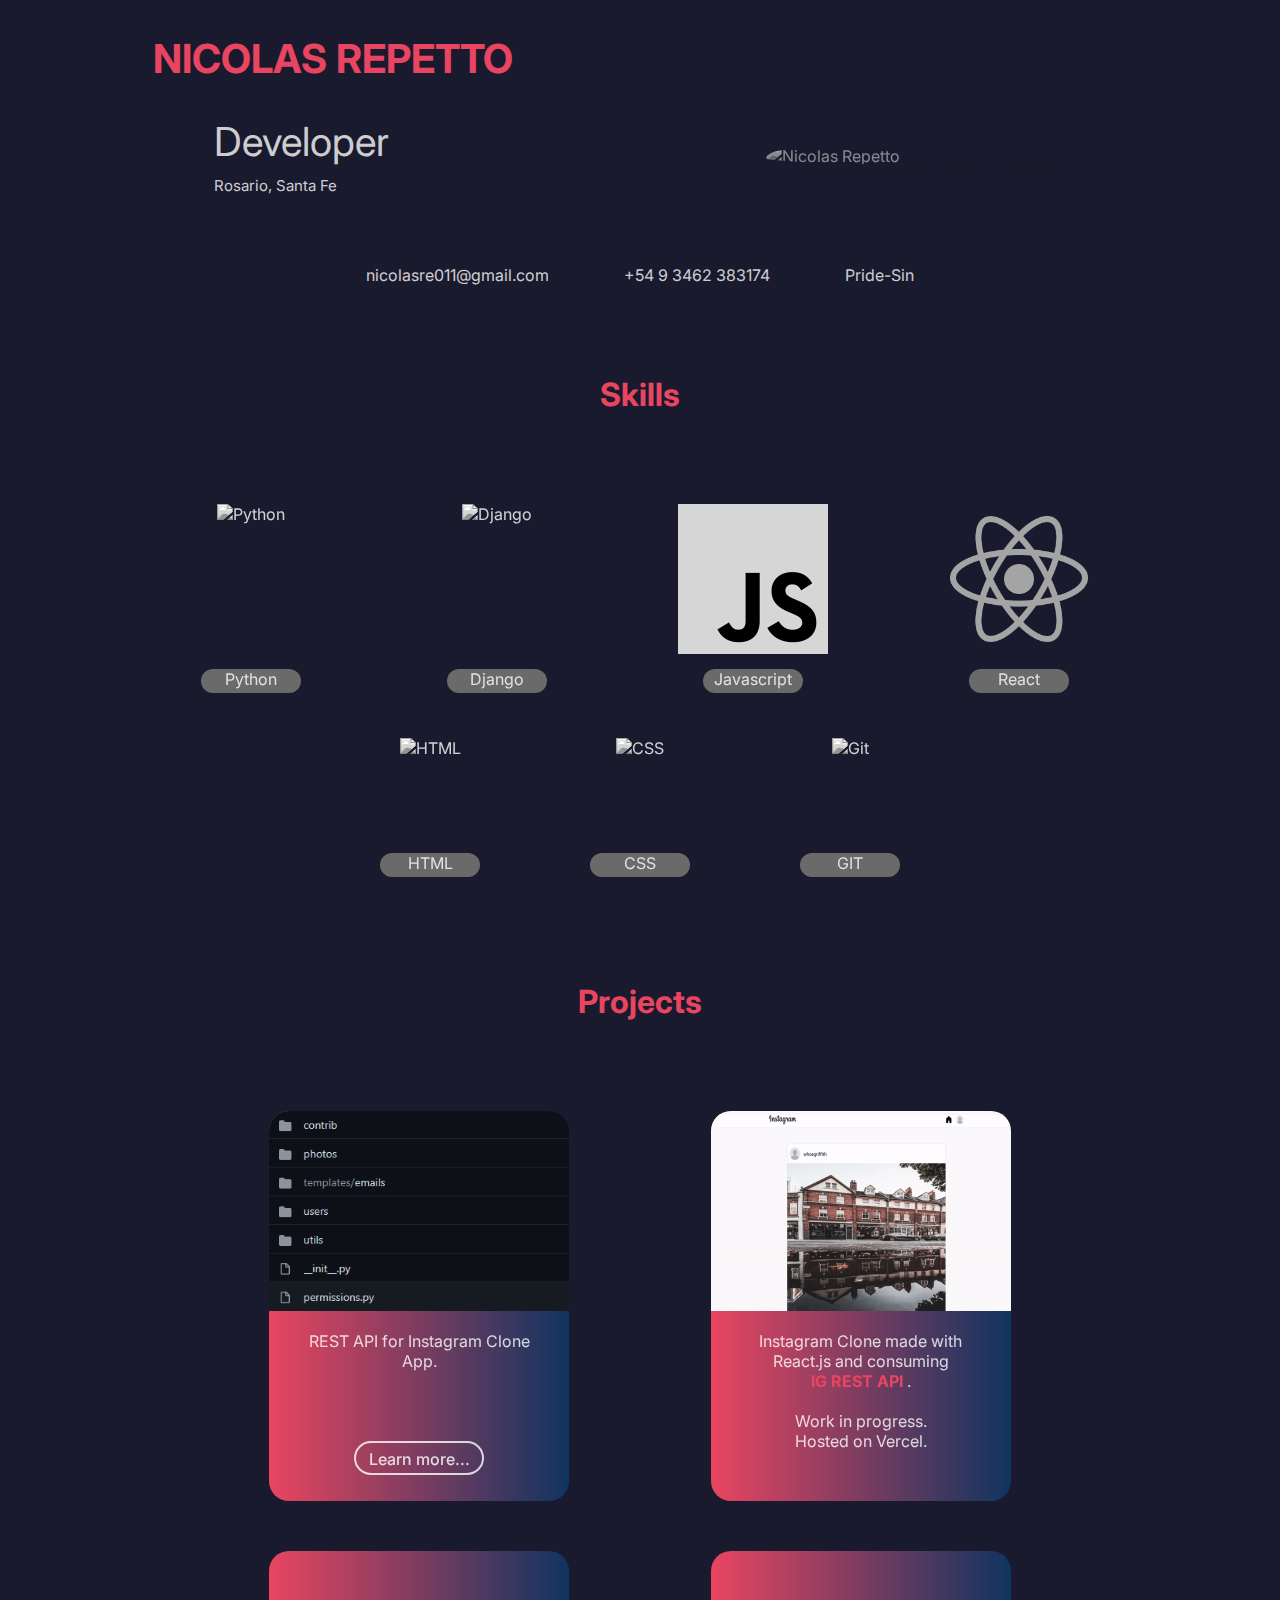
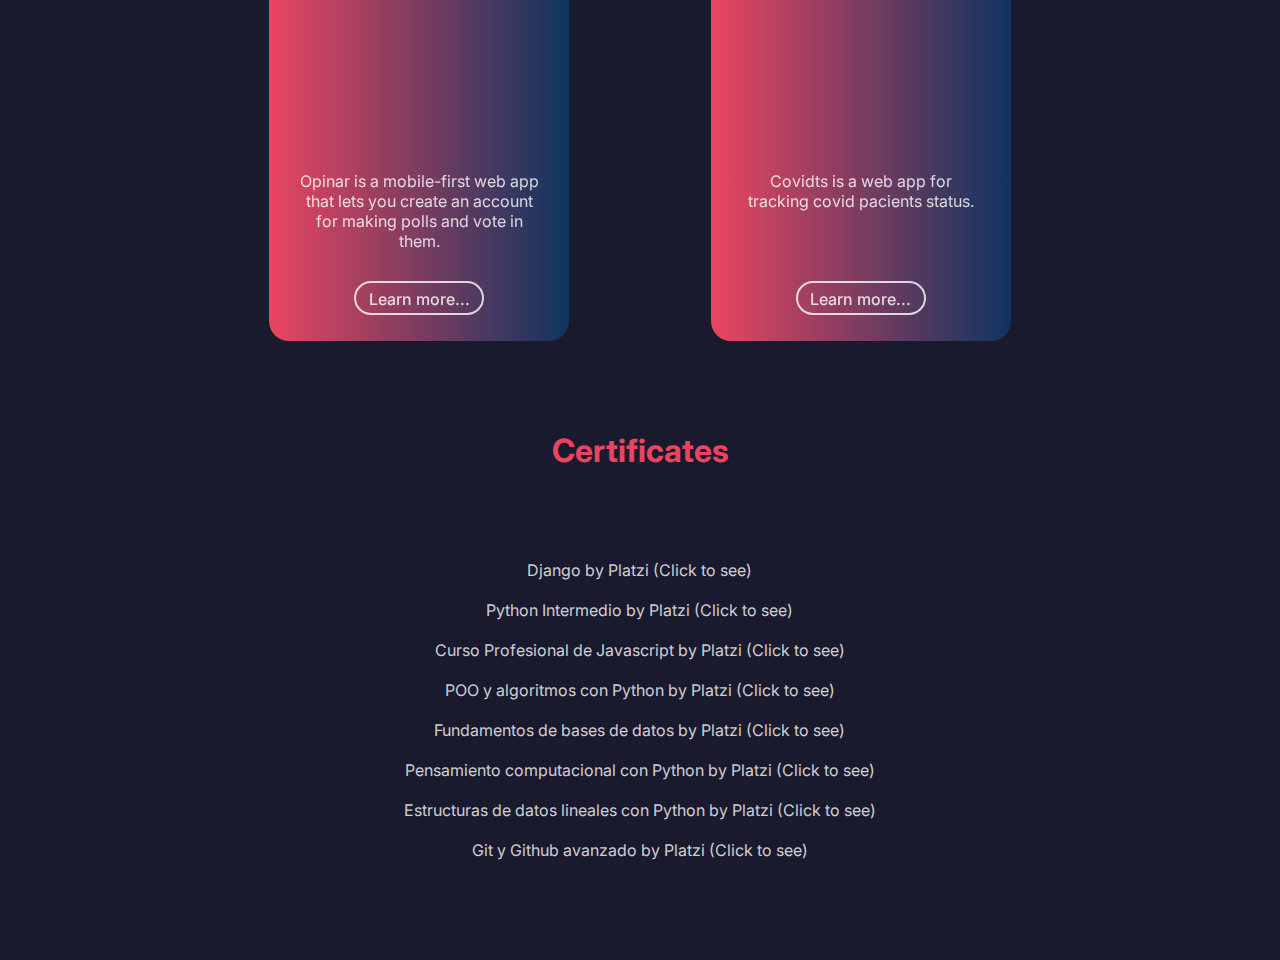
==== commit 008de2fe: "Add IG projects." ====
--- a/index.html
+++ b/index.html
@@ -84,6 +84,32 @@
     <div class="projects">
 
         <div class="card">
+            <div class="card__image card__image--igrest"></div>
+            <div class="card__description">
+                <p class="card__description--text">REST API for Instagram Clone App.</p>
+                <div class="card__description--more">
+                <div class="button"><a class="" href="igrest.html">Learn more...</a></div>
+                </div>
+            </div>
+        </div> 
+
+        <div class="card">
+            <div class="card__image card__image--igclone"></div>
+            <div class="card__description">
+                <p class="card__description--text">Instagram Clone made with React.js and consuming <br>
+                <a target="_blank" href="igrest.html" class="accent"> <b>IG REST API</b> </a>. 
+                <p>Work in progress.</p> <p>Hosted on Vercel.</p></p>
+                <div class="card__description--more">
+                <!--<div class="button"><a class="" href="">Learn more...</a></div>-->
+                </div>
+            </div>
+        </div> 
+
+    </div>
+
+    <div class="projects">
+
+        <div class="card">
             <div class="card__image card__image--opinar"></div>
             <div class="card__description">
                 <p class="card__description--text">Opinar is a mobile-first web app that lets you create an account for making polls and vote in them.</p>
--- a/css/style.css
+++ b/css/style.css
@@ -1,4 +1,7 @@
 .hover-accent:hover {
+  color: #e94560; }
+
+.accent {
   color: #e94560; }
 
 @keyframes float {
@@ -95,13 +98,18 @@
       background-image: url(../img/projects/opinar/opinar-demo.gif); }
     .card__image--covidts {
       background-image: url(../img/projects/covidts/covidts-demo.gif); }
+    .card__image--igrest {
+      background-image: url(../img/projects/igrest/igrest-demo.png); }
+    .card__image--igclone {
+      background-image: url(../img/projects/igclone/igclone-demo.gif); }
     .card__image--wip {
       background-color: #252325; }
   .card__description--text {
     margin: auto;
     margin-top: 2rem;
     width: 80%;
-    justify-self: end; }
+    justify-self: end;
+    height: 80px; }
   .card__description--more {
     margin-top: 3rem;
     text-align: center; }
@@ -279,7 +287,8 @@
 .projects {
   display: flex;
   flex-direction: row;
-  justify-content: space-evenly; }
+  justify-content: space-evenly;
+  margin-top: 50px; }
 
 .header__contact {
   display: flex;
